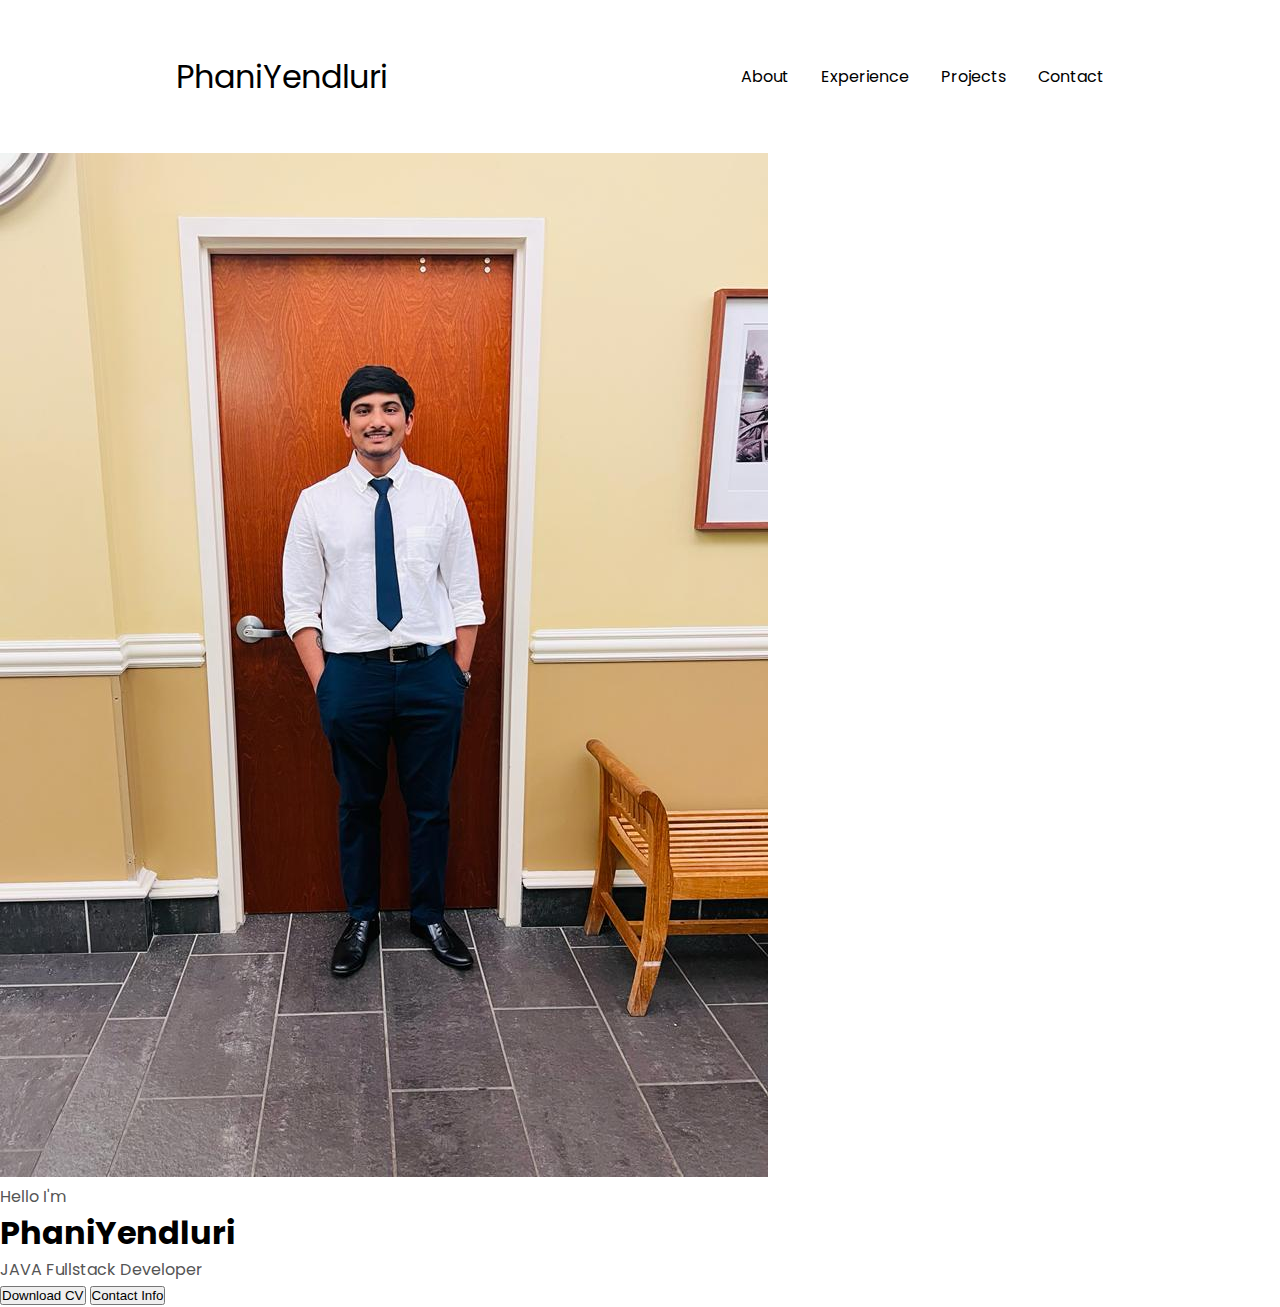
==== assets/index.html @ ed593347 "git commit -m 'Second commit'" ====
<!DOCTYPE html>
<html lang="en">
<head>
    <meta charset="UTF-8" />
    <meta http-equiv="X-UA-Compatible" content="IE=edge" />
    <meta name="viewport" content="width=device-width, initial-scale=1.0" />
    <title>My Portfolio</title>
    <link rel="stylesheet" href="style.css"/>
    <link rel="stylesheet" href="mediaquries.css" />
</head>
<body>
    <nav id="desktop-nav">
     <div class="logo">PhaniYendluri </div>
    <div>
    <ul class="nav-links">
    <li><a href="#About">About</a></li>    
    <li><a href="#Experience">Experience</a></li>    
    <li><a href="#Projects">Projects</a></li>    
    <li><a href="#Contact">Contact</a></li>    
    </ul>    
    </div>   
    </nav>
    <nav id="hamburger-nav">
    <div class="logo">PhaniYendluri</div>   
    <div class="hamburger-menu">
    <div class="hamburger-icon" onclick="toggleMenu()">
    <span></span>
    <span></span>
    <span></span>
</div>
<div class="menu-links">
    <li><a href="#About" onclick="toggleMenu()">About</a></li>    
    <li><a href="#Experience" onclick="toggleMenu()">Experience</a></li>    
    <li><a href="#Projects" onclick="toggleMenu()">Projects</a></li>    
    <li><a href="#Contact" onclick="toggleMenu()">Contact</a></li> 
</div>
</div>
</nav>
<section id="profile">
    <div class="section__pic-container">
        <img src="./linkedin_DP.jpg" alt="linkedin_DP"/>
    </div>
    <div class="section__text">
        <p class="section__text__p1">Hello I'm</p>
        <h1 class="title">PhaniYendluri</h1>
        <p class="section__text__p2">JAVA Fullstack Developer</p>
        <div class="btn-container">
            <button class="btn btn-color-2" onclick="window.open('./assets/Siva_Yendluri_Resume.pdf')"> Download CV</button>
            <button
            class="btn btn-color-1"
            onclick="location.href='./#Contact'">Contact Info</button>
        </div>
    </div>
</section>
<script src="script.js"></script>
</body>
</html>
---- assets/style.css ----
/*General*/

  @import url('https://fonts.googleapis.com/css2?family=Poppins:wght@300;400;500;600&display=swap');


*{
    margin: 0;
    padding: 0;
}
body{
    font-family: 'Poppins', sans-serif;
}
html{
    scroll-behavior: smooth;
}
p{
   color: rgb(85, 85,85); 
}
/* Transsition */
a,
.btn{
    transition: all 300ms ease;
}
/* Desktop nav */
nav,
.nav-links{
    display: flex;
}
nav{
    justify-content: space-around;
    align-items: center;
    height: 17vh;
}
.nav-links{
    gap: 2rem;
    list-style: none;
    font-style: 1.5rem;
}
a{
    color: black;
    text-decoration: none;
    text-decoration-color: white;

}
a:hover{
    color: gray;
    text-decoration: underline;
    text-underline-offset: 1rem;
    text-decoration-color: rgb(181, 181, 181);
}
.logo{
  font-size: 2rem;  
}
.logo:hover{
    cursor: default;
}
/* Hamburger-menu */
#hamburger-nav{
    display: none;
}
.hamburger-menu{
    position: relative;
    display: inline-block;
}
.hamburger-icon{
    display: flex;
    flex-direction: column;
    justify-content: space-between;
    height: 24px;
    width: 30px;
    cursor: pointer;
}

.hamburger-icon span {
    width: 100%;
    height: 2px;
    background-color:black;
    transition:all 0.3 ease-in-out;
}
.menu-links{
    position: absolute;
    top: 100%;
    right: 0;
    background-color: white;
    width: fit-content;
    max-height: 0;
    overflow: hidden;
    transition:all 0.3 ease-in-out;
}
.menu-links a{
    display: block;
    padding: 10px;
    text-align: center;
    font-size: 1.5rem;
    color: black;
    text-decoration: none;
    transition: all 0.3 ease-in-out;
    
}
.menu-links li {
    list-style: none;
}
.menu-links.open {
    max-height: 300px;
}
.hamburger-icon.open span:first-child {
    transform: rotate(45deg) translate(10px, 5px);
}
.hamburger-icon.open span:nth-child(2) {
   opacity: 0;
}
.hamburger-icon.open span:last-child {
    transform: rotate(-45deg) translate(10px, -5px);
}
.hamburger-icon span:first-child{
    transform: none;
}
.hamburger-icon span:first-child{
    opacity: 1;
}
.hamburger-icon span:first-child{
    transform: none;
}
/* Sections */
---- assets/mediaquries.css ----
@media screen and (max-width: 1200px) {
    #desktop-nav {
        display: none;
    }
    #hamburger-nav {
        display: flex;
    }
    
}
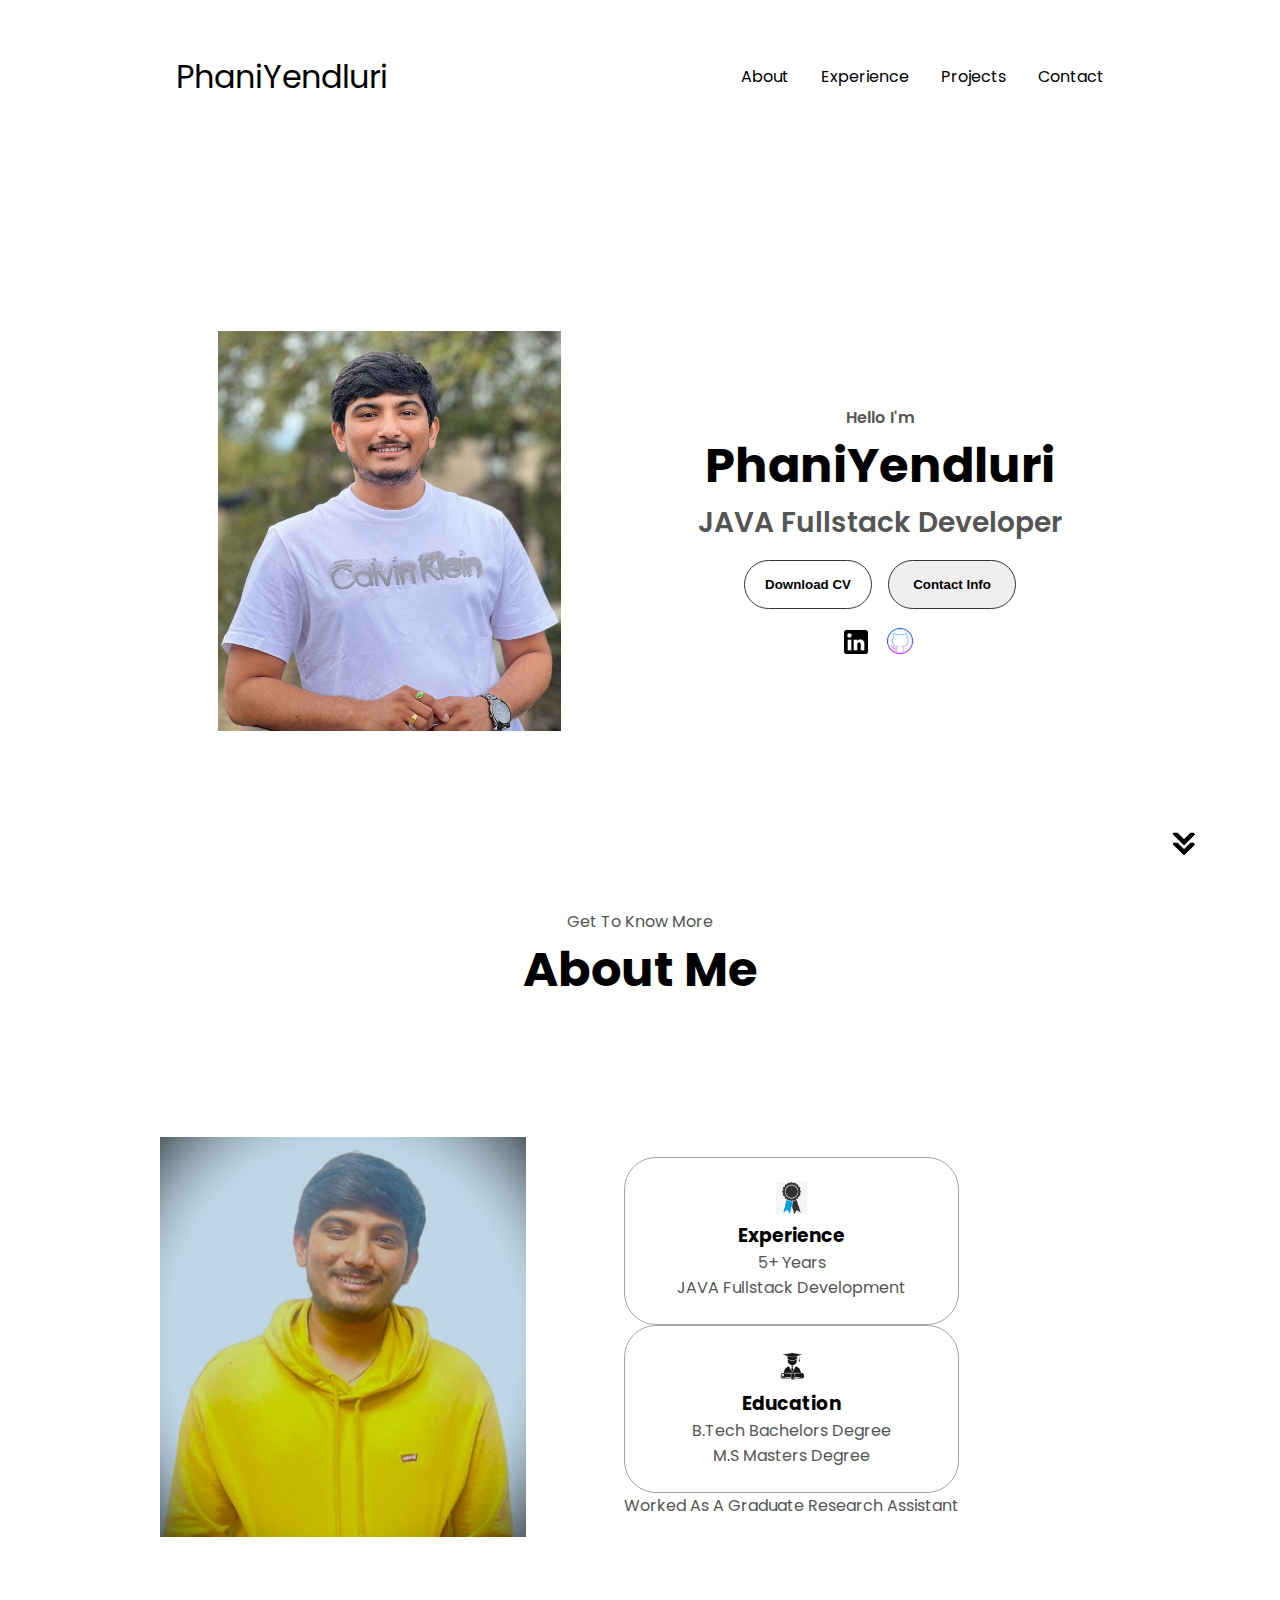
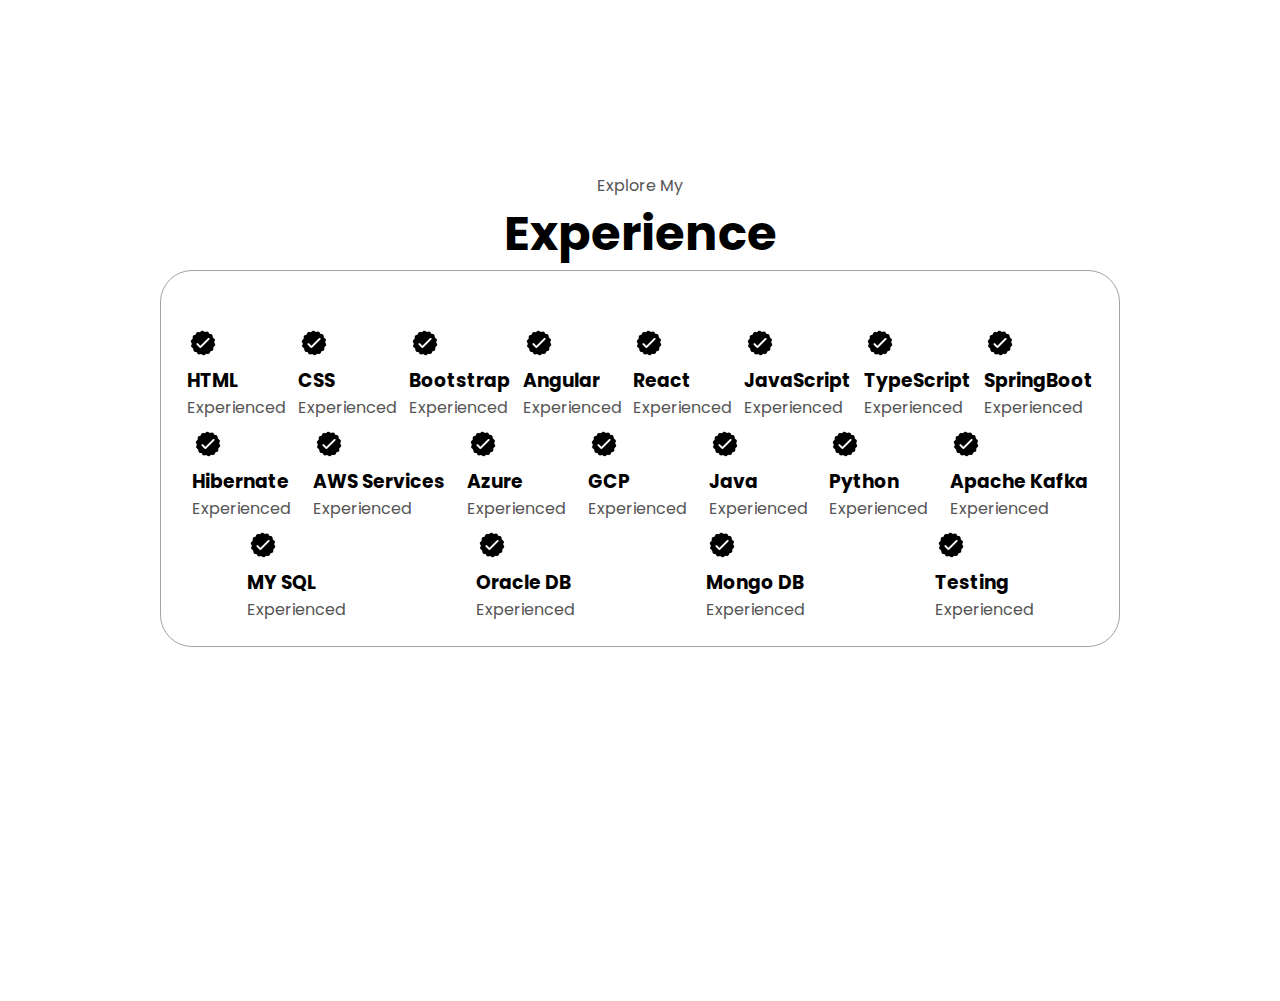
==== commit 6eeb6b54: "git commit -m second commit" ====
--- a/assets/index.html
+++ b/assets/index.html
@@ -38,17 +38,233 @@
 </nav>
 <section id="profile">
     <div class="section__pic-container">
-        <img src="./linkedin_DP.jpg" alt="linkedin_DP"/>
+        <img src="phaniYendluri.jpg" alt="phaniYendluri"/>
     </div>
     <div class="section__text">
         <p class="section__text__p1">Hello I'm</p>
         <h1 class="title">PhaniYendluri</h1>
         <p class="section__text__p2">JAVA Fullstack Developer</p>
         <div class="btn-container">
-            <button class="btn btn-color-2" onclick="window.open('./assets/Siva_Yendluri_Resume.pdf')"> Download CV</button>
+            <button class="btn btn-color-2" onclick="window.open('Siva_Yendluri_Resume.pdf')"> Download CV</button>
             <button
             class="btn btn-color-1"
             onclick="location.href='./#Contact'">Contact Info</button>
+        </div>
+        <div id="socials-container">
+            <img 
+            src="LinkedIn_logo.png"
+            alt="My LinkedIn profile"
+            class="icon"
+            id="linkedin_image"
+            onclick="location.href='https://www.linkedin.com/in/siva-y-548615285'"/>
+            <img
+            src="Git_Img.png"
+            alt="My Github Profile"
+            class="icon"
+            onclick="location.href='https://github.com/phaniyendluri'"/>
+        </div>
+    </div>
+    </div>
+</section>
+<section id="About">
+    <p class="section__text__p1">Get To Know More</p>
+    <h1 class="title">About Me</h1>
+    <div class="section-container">
+        <div class="section__pic-container">
+            <img src="AboutMe_Logo_3.jpg" alt="Profile Picture"
+            class="About-pic"/>
+        </div>
+        <div class="about-details-container">
+            <div class="about-container">
+                <div class="details-container">
+                    <img
+                    src="Experience_icon.png"
+                    alt="Experience_icon"
+                    class="icon"/>
+                    <h3>Experience</h3>
+                    <p>5+ Years <br/>JAVA Fullstack Development</p>
+                </div>
+                <div class="details-container">
+                    <img
+                    src="Education_icon.png"
+                    alt="Education_icon"
+                    class="icon"/>
+                    <h3>Education</h3>
+                    <p>B.Tech Bachelors Degree <br/>M.S Masters Degree</p> 
+                </div>
+            </div>
+            <div class="text-container">
+                <p> Worked As A Graduate Research Assistant</p>
+            </div>
+        </div>
+    </div>
+    <img src="arrow.png"
+    alt="Arrow Icon"
+    class="icon arrow"
+    onclick="location.href='./#About'"/>
+</section>
+<section id="Experience">
+    <p class="section__text__p1">Explore My</p>
+    <h1 class="title">Experience</h1>
+    <div class="Experience-details-container">
+        <div class="about-container">
+            <div class="details-container">
+                <h2 class="Experience-sub-title"></h2>
+                <div class="article-container">
+                    <article>
+                        <img src="checkmark.png" alt="Experience icon"
+                        class="icon"/>
+                        <div>
+                            <h3>HTML</h3>
+                            <p>Experienced</p>
+                        </div>
+                    </article>
+                    <article>
+                        <img src="checkmark.png" alt="Experience icon"
+                        class="icon"/>
+                        <div>
+                            <h3>CSS</h3>
+                            <p>Experienced</p>
+                        </div>
+                    </article>
+                    <article>
+                        <img src="checkmark.png" alt="Experience icon"
+                        class="icon"/>
+                        <div>
+                            <h3>Bootstrap</h3>
+                            <p>Experienced</p>
+                        </div>
+                    </article>
+                    <article>
+                        <img src="checkmark.png" alt="Experience icon"
+                        class="icon"/>
+                        <div>
+                            <h3>Angular</h3>
+                            <p>Experienced</p>
+                        </div>
+                    </article>
+                    <article>
+                        <img src="checkmark.png" alt="Experience icon"
+                        class="icon"/>
+                        <div>
+                            <h3>React</h3>
+                            <p>Experienced</p>
+                        </div>
+                    </article>
+                    <article>
+                        <img src="checkmark.png" alt="Experience icon"
+                        class="icon"/>
+                        <div>
+                            <h3>JavaScript</h3>
+                            <p>Experienced</p>
+                        </div>
+                    </article>
+                    <article>
+                        <img src="checkmark.png" alt="Experience icon"
+                        class="icon"/>
+                        <div>
+                            <h3>TypeScript</h3>
+                            <p>Experienced</p>
+                        </div>
+                    </article>
+                    <article>
+                        <img src="checkmark.png" alt="Experience icon"
+                        class="icon"/>
+                        <div>
+                            <h3>SpringBoot</h3>
+                            <p>Experienced</p>
+                        </div>
+                    </article>
+                    <article>
+                        <img src="checkmark.png" alt="Experience icon"
+                        class="icon"/>
+                        <div>
+                            <h3>Hibernate</h3>
+                            <p>Experienced</p>
+                        </div>
+                    </article>
+                    <article>
+                        <img src="checkmark.png" alt="Experience icon"
+                        class="icon"/>
+                        <div>
+                            <h3>AWS Services</h3>
+                            <p>Experienced</p>
+                        </div>
+                    </article>
+                    <article>
+                        <img src="checkmark.png" alt="Experience icon"
+                        class="icon"/>
+                        <div>
+                            <h3>Azure</h3>
+                            <p>Experienced</p>
+                        </div>
+                    </article>
+                    <article>
+                        <img src="checkmark.png" alt="Experience icon"
+                        class="icon"/>
+                        <div>
+                            <h3>GCP</h3>
+                            <p>Experienced</p>
+                        </div>
+                    </article>
+                    <article>
+                        <img src="checkmark.png" alt="Experience icon"
+                        class="icon"/>
+                        <div>
+                            <h3>Java</h3>
+                            <p>Experienced</p>
+                        </div>
+                    </article>
+                    <article>
+                        <img src="checkmark.png" alt="Experience icon"
+                        class="icon"/>
+                        <div>
+                            <h3>Python</h3>
+                            <p>Experienced</p>
+                        </div>
+                    </article>
+                    <article>
+                        <img src="checkmark.png" alt="Experience icon"
+                        class="icon"/>
+                        <div>
+                            <h3>Apache Kafka</h3>
+                            <p>Experienced</p>
+                        </div>
+                    </article>
+                    <article>
+                        <img src="checkmark.png" alt="Experience icon"
+                        class="icon"/>
+                        <div>
+                            <h3>MY SQL</h3>
+                            <p>Experienced</p>
+                        </div>
+                    </article>
+                    <article>
+                        <img src="checkmark.png" alt="Experience icon"
+                        class="icon"/>
+                        <div>
+                            <h3>Oracle DB</h3>
+                            <p>Experienced</p>
+                        </div>
+                    </article>
+                    <article>
+                        <img src="checkmark.png" alt="Experience icon"
+                        class="icon"/>
+                        <div>
+                            <h3>Mongo DB</h3>
+                            <p>Experienced</p>
+                        </div>
+                    </article>
+                    <article>
+                        <img src="checkmark.png" alt="Experience icon"
+                        class="icon"/>
+                        <div>
+                            <h3>Testing</h3>
+                            <p>Experienced</p>
+                        </div>
+                    </article>
+                </div>
+            </div>
         </div>
     </div>
 </section>
--- a/assets/style.css
+++ b/assets/style.css
@@ -122,3 +122,187 @@
     transform: none;
 }
 /* Sections */
+section{
+    padding-top: 4vh;
+    height: 96vh;
+    margin: 0 10rem;
+    box-sizing: border-box;
+    min-height: fit-content;
+}
+
+.section-container {
+    display: flex;
+}
+
+/* Profile Section */
+#profile{
+    display: flex;
+    justify-content: center;
+    gap: 5rem;
+    height: 80vh;
+}
+
+.section__pic-container{
+    display: flex;
+    height: 400px;
+    width: 400px;
+    margin: 0;
+}
+.section__text{
+    align-self: center;
+    text-align: center;
+
+}
+
+.section__text p {
+    font-weight: 600;
+}
+
+.section__text__p1 {
+    text-align: center;
+}
+
+.section__text__p2 {
+    font-size: 1.75rem;
+    margin-bottom: 1rem;
+}
+
+.title{
+    font-size: 3rem;
+    text-align: center;
+    /* padding-left: 70px; */
+}
+
+#socials-container {
+    display: flex;
+    justify-content:center;
+    margin-top: 1rem;
+    gap: 1rem;
+}
+/*Icons*/
+.icon{
+    cursor: pointer;
+    height: 2rem;
+}
+#linkedin_image{
+    height: 1.5rem;
+    padding-top: 5px;
+}
+/* Buttons */
+.btn-container {
+    display: flex;
+    justify-content: center;
+    gap: 1rem;
+}
+
+.btn {
+    font-weight: 600;
+    transition: all 300ms ease;
+    padding: 1rem;
+    width: 8rem;
+    border-radius: 2rem;
+}
+
+.btn-color-1, 
+.btn-color-2 {
+    border: rgb(53, 53, 53) 0.1rem solid;
+
+}
+
+.btn-color-1:hover,
+.btn-color-2:hover {
+    background: rgb(53, 53, 53);
+    color:white
+}
+
+.btn-color-1:hover {
+    background:rgb(0,0,0);
+}
+.btn-color-2 {
+    background:none ;
+}
+
+.btn-color-2:hover{
+    border: rgb(255,255,255) 0.1rem solid;
+}
+
+.btn-container {
+    gap: 1rem;
+}
+
+/* About Section */
+
+#about {
+    position: relative;
+}
+.about-containers {
+    gap: 2rem;
+    margin-bottom: 2rem;
+    margin-top: 2rem;
+}
+
+.about-details-container {
+    justify-content: center;
+    flex-direction: column;
+}
+.about-containers, .about-details-container {
+    display: flex;
+}
+.about.pic{
+    border-radius: 2rem;
+}
+.arrow {
+    position: absolute;
+    right: 5rem;
+    bottom: 2.5rem;
+}
+.details-container {
+    padding: 1.5rem;
+    flex: 1;
+    background:white;
+    border-radius: 2rem;
+    border: rgb(53, 53, 53) 0.1rem solid;
+    border-color: rgb(163, 163, 163);
+    text-align: center;
+}
+
+.section-container {
+    gap: 4rem;
+    height: 80%;
+}
+.section__pic-container {
+    height: 400px;
+    width: 400px;
+    margin: auto 0;
+}
+/* Experience Section */
+#Experience{
+    position: relative;
+}
+.Experience-sub-title{
+    color: rgb(85,85,85);
+    font-weight: 600;
+    font-size: 1.75rem;
+    margin-bottom: 2rem;
+}
+.Experience-details-container {
+    display: flex;
+    justify-content: center;
+    flex-direction: column;
+}
+
+.article-container {
+    display: flex;
+    text-align: initial;
+    flex-wrap: wrap;
+    flex-direction: row;
+    gap: 2.5rem;
+    justify-content: space-around;
+    gap:0.5rem;
+}
+
+article .icon {
+    cursor: default;
+}
+
+
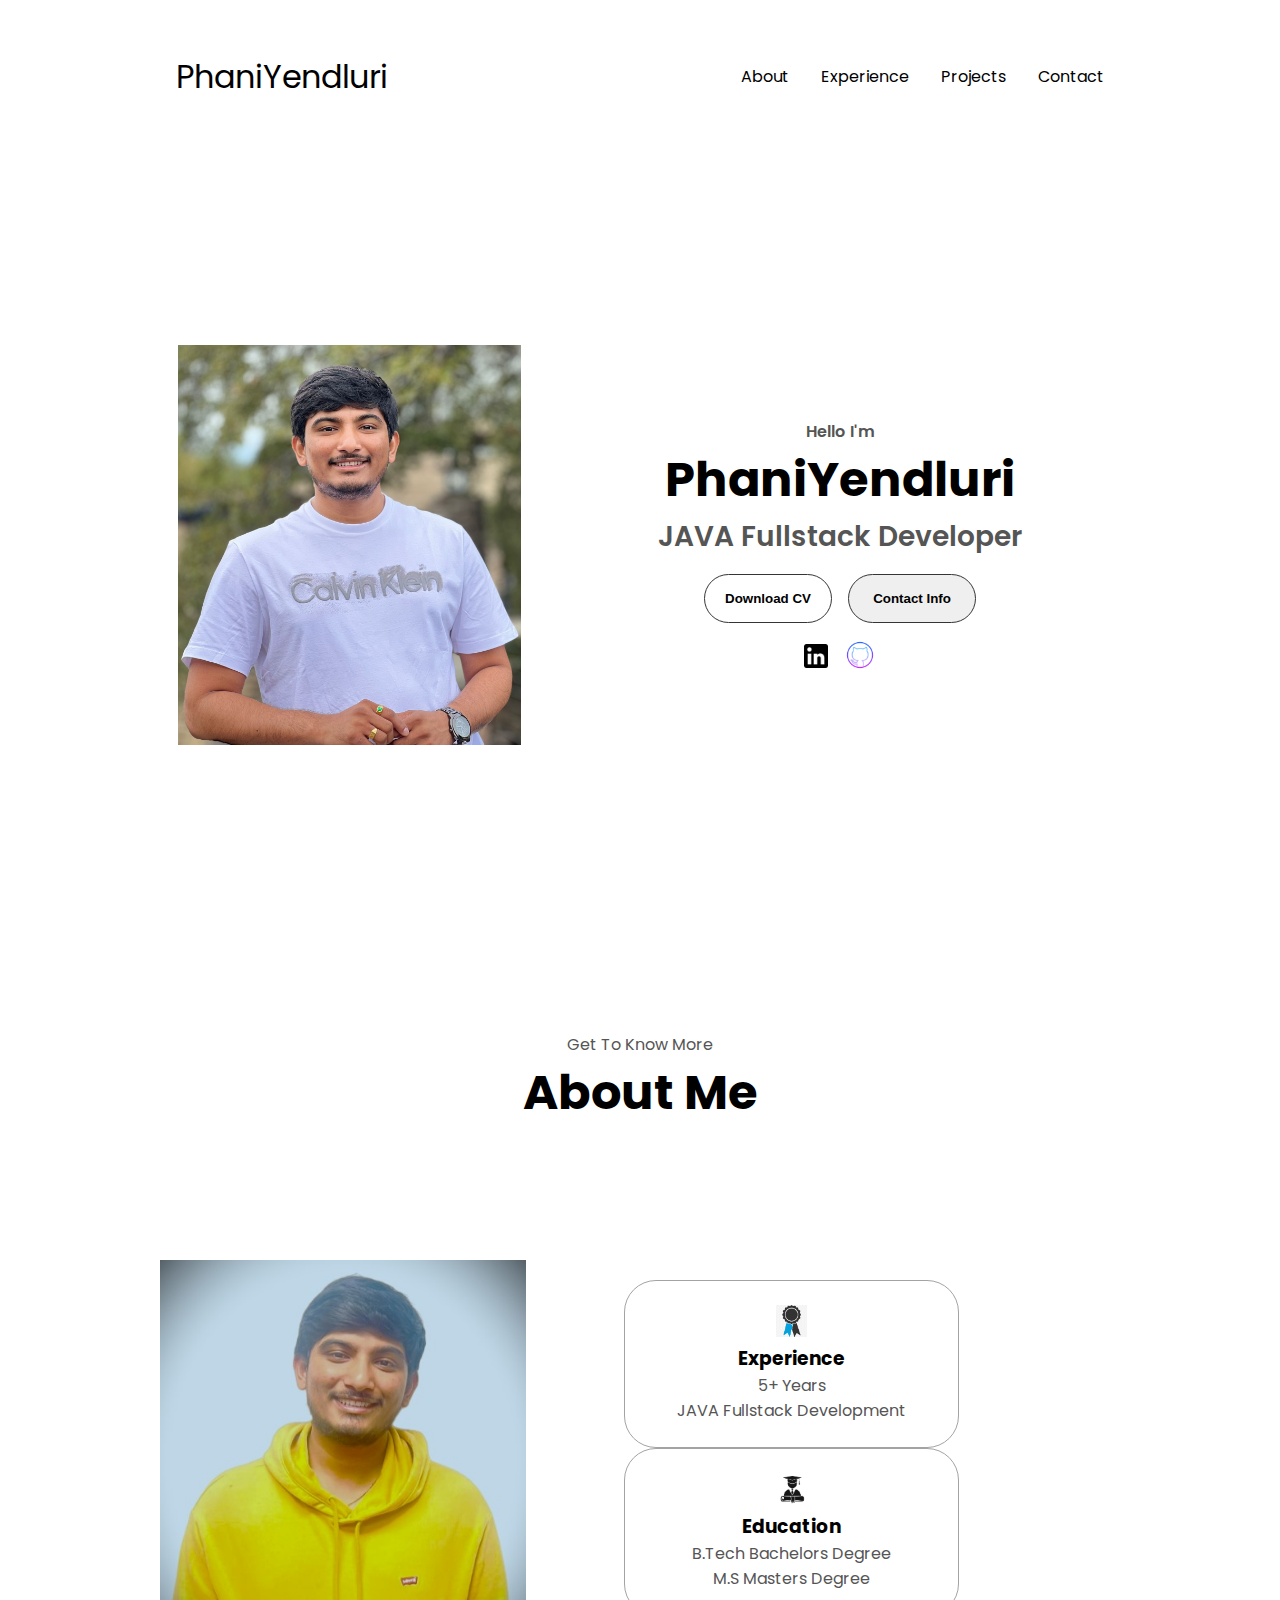
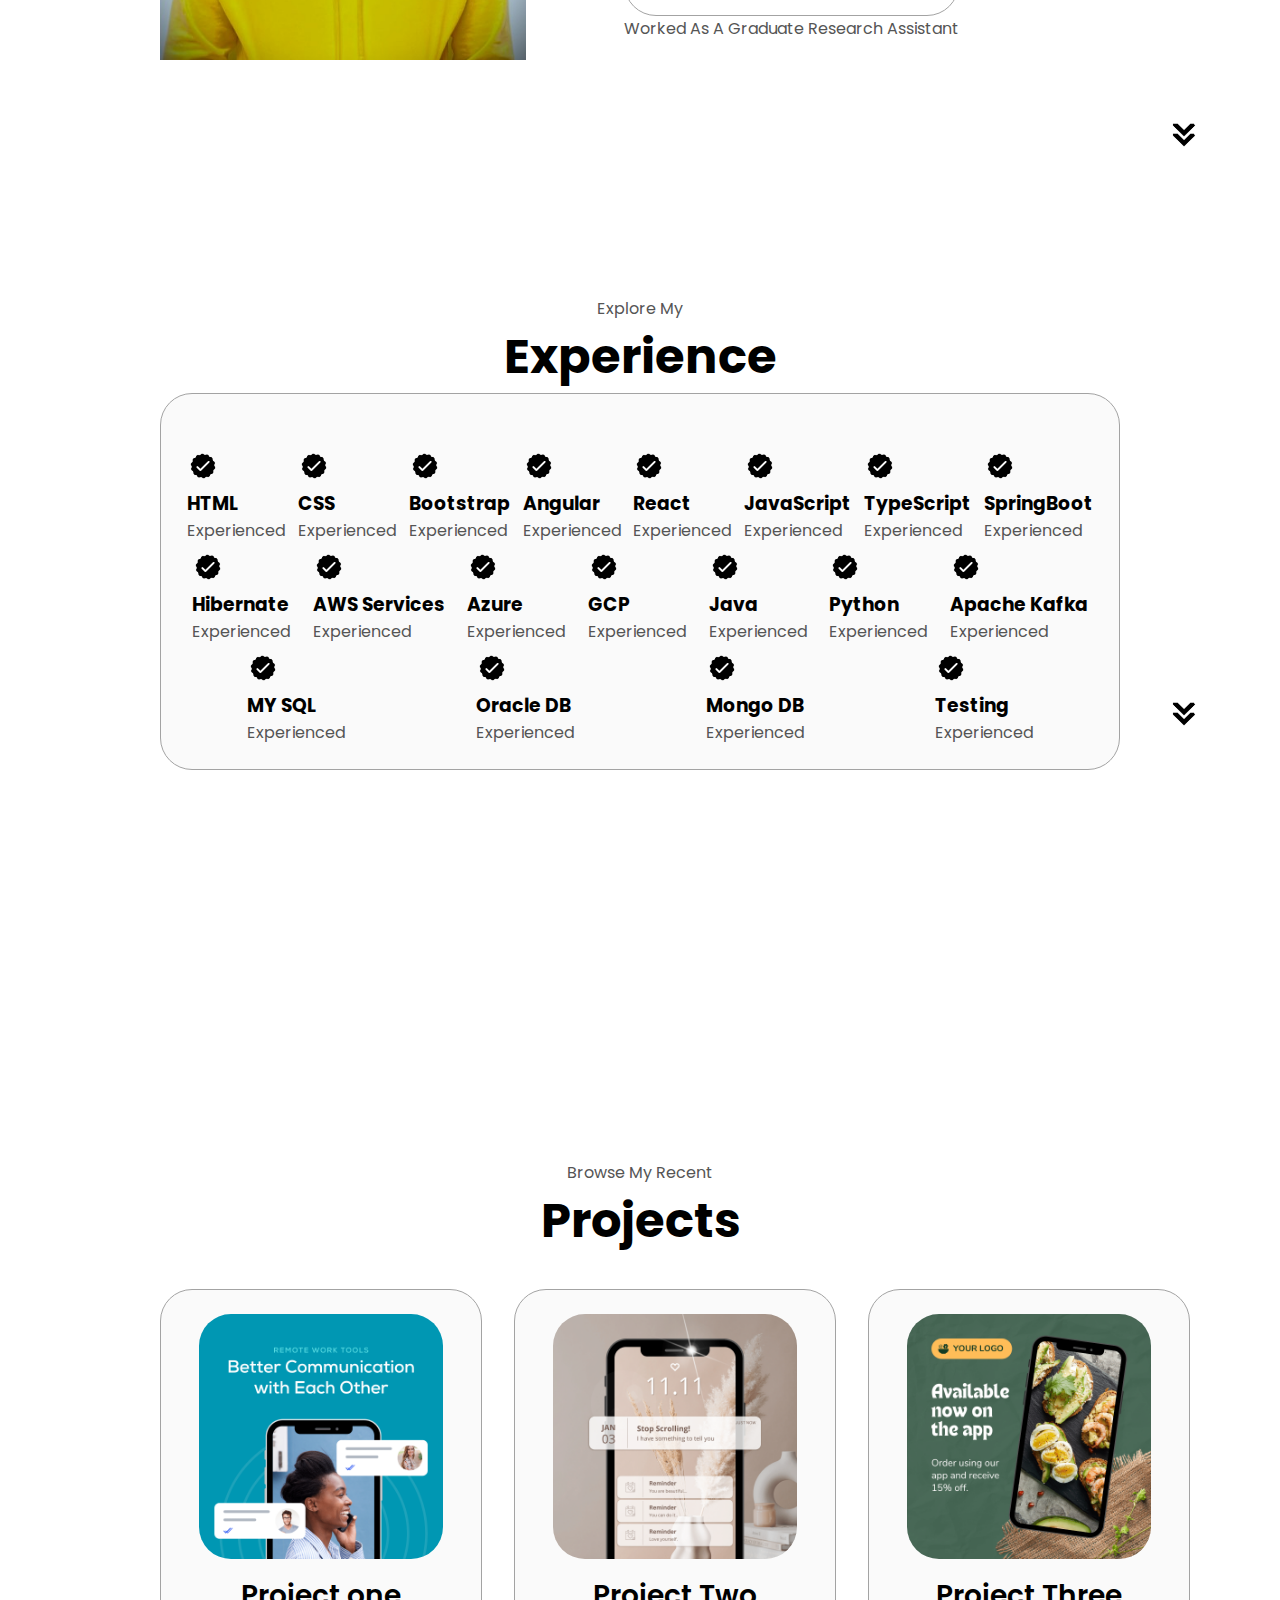
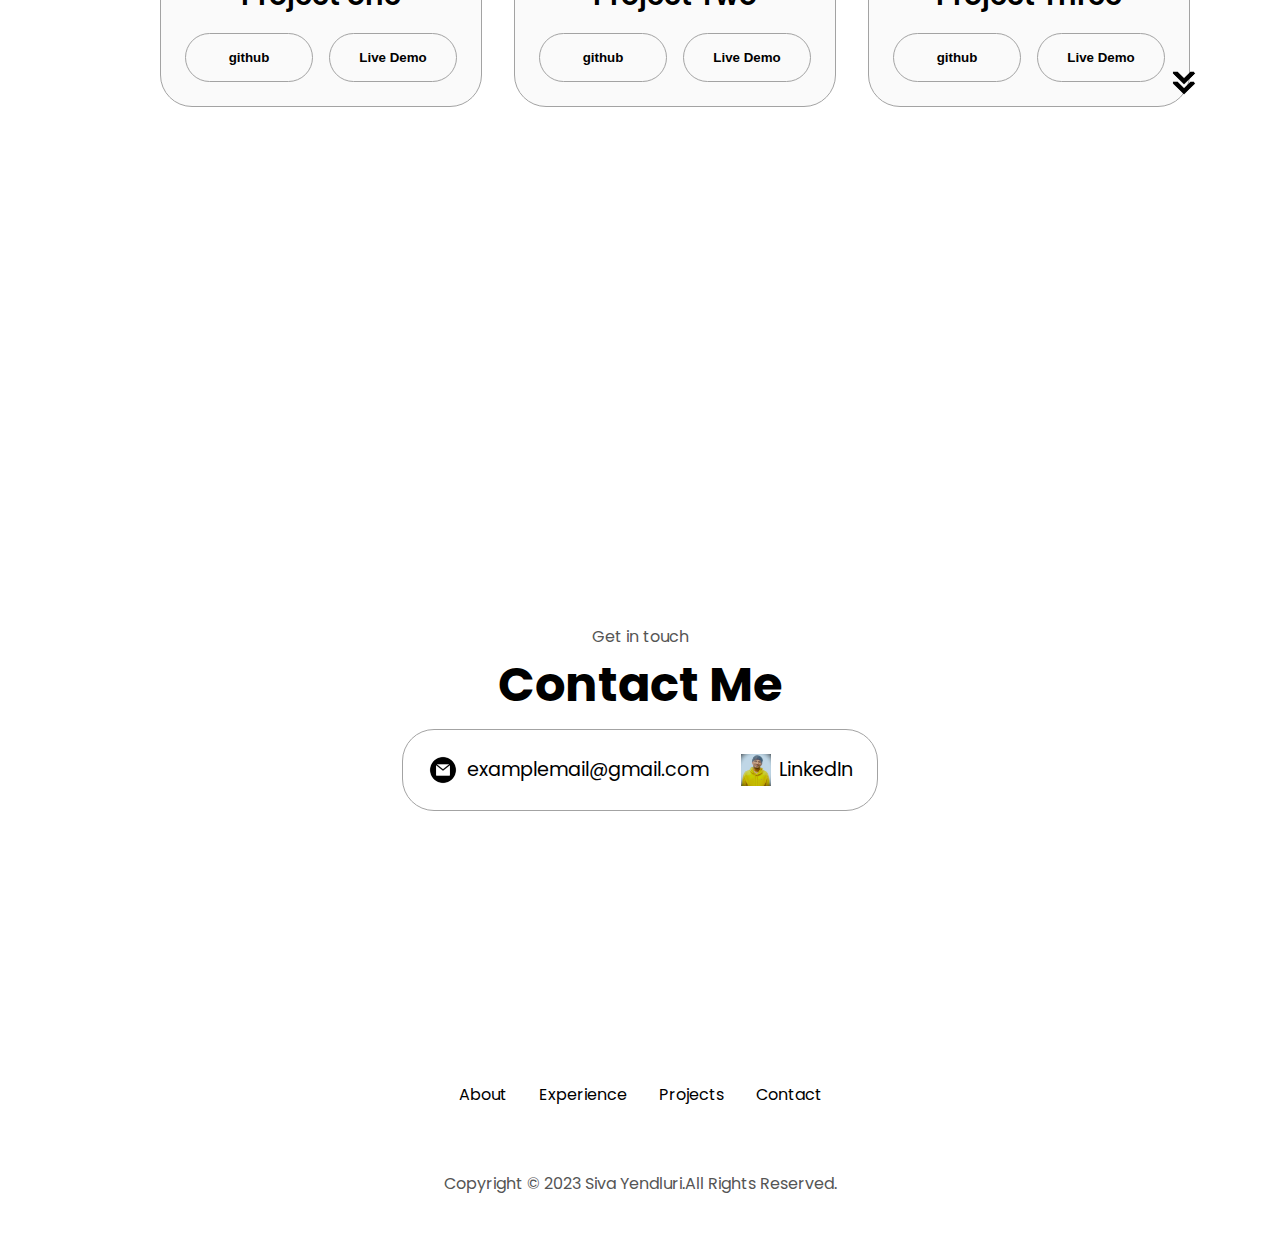
==== commit f23a782d: "git commit -m Third commit;" ====
--- a/assets/index.html
+++ b/assets/index.html
@@ -65,6 +65,12 @@
         </div>
     </div>
     </div>
+    <div id="content1">
+        <img src="arrow.png"
+        alt="Arrow Icon"
+        class="icon arrow"
+        onclick="location.href='./#About'"/>
+    </div>
 </section>
 <section id="About">
     <p class="section__text__p1">Get To Know More</p>
@@ -98,20 +104,23 @@
             </div>
         </div>
     </div>
-    <img src="arrow.png"
-    alt="Arrow Icon"
-    class="icon arrow"
-    onclick="location.href='./#About'"/>
+    <div id="content">
+        <img src="arrow.png"
+        alt="Arrow Icon"
+        class="icon arrow"
+        onclick="location.href='./#Experience'"/>
+    </div>
 </section>
 <section id="Experience">
     <p class="section__text__p1">Explore My</p>
     <h1 class="title">Experience</h1>
     <div class="Experience-details-container">
-        <div class="about-container">
-            <div class="details-container">
-                <h2 class="Experience-sub-title"></h2>
+        <!-- <div class="about-containers"> -->
+        <div class="about-container"> 
+            <div class="details-container color-container">
+              <h2 class="Experience-sub-title"></h2>
                 <div class="article-container">
-                    <article>
+                     <article> 
                         <img src="checkmark.png" alt="Experience icon"
                         class="icon"/>
                         <div>
@@ -267,7 +276,130 @@
             </div>
         </div>
     </div>
+    <div id="content">
+        <img src="arrow.png"
+        alt="Arrow Icon"
+        class="icon arrow"
+        onclick="location.href='./#Projects'"/>
+    </div>
 </section>
+<section id="Projects">
+    <p class="section__text__p1"> Browse My Recent</p>
+    <h1 class="title">Projects</h1>
+    <div class="Experience-details-container">
+        <div class="about-containers">
+        <div class="details-container color-container">
+            <div class="article-container">
+                <img
+                src="project-1.png"
+                alt="project 1"
+                class="project-img"/>
+            </div>
+            <h2 class="Experience-sub-title project-title">Project one</h2>
+            <div class="btn-container">
+                <button
+                class="btn btn-color-2 project-btn"
+                onclick="location.href='https://github.com/phaniyendluri'">
+            github
+        </button>
+        <button
+                class="btn btn-color-2 project-btn"
+                onclick="location.href='https://github.com/phaniyendluri'">
+            Live Demo
+        </button>
+        </div>
+    </div>
+        <div class="details-container color-container">
+            <div class="article-container">
+                <img
+                src="project-2.png"
+                alt="project 2"
+                class="project-img"/>
+            </div>
+            <h2 class="Experience-sub-title project-title">Project Two</h2>
+            <div class="btn-container">
+                <button
+                class="btn btn-color-2 project-btn"
+                onclick="location.href='https://github.com/phaniyendluri'">
+            github
+        </button>
+        <button
+                class="btn btn-color-2 project-btn"
+                onclick="location.href='https://github.com/phaniyendluri'">
+            Live Demo
+        </button>
+        </div>
+    </div>
+        <div class="details-container color-container">
+            <div class="article-container">
+                <img
+                src="project-3.png"
+                alt="project 3"
+                class="project-img"/>
+            </div>
+            <h2 class="Experience-sub-title project-title">Project Three</h2>
+            <div class="btn-container">
+                <button
+                class="btn btn-color-2 project-btn"
+                onclick="location.href='https://github.com/phaniyendluri'">
+            github
+        </button>
+        <button
+                class="btn btn-color-2 project-btn"
+                onclick="location.href='https://github.com/phaniyendluri'">
+            Live Demo
+        </button>
+        </div>
+    </div>
+</div>
+</div>
+<div id="content"> 
+        <img src="arrow.png"
+        alt="Arrow Icon"
+        class="icon arrow"
+        onclick="location.href='./#Projects'"/>
+    </div>
+</section>
+<section id="Contact">
+
+<p class="section__text__p1">Get in touch</p>
+<h1 class="title">Contact Me</h1>
+<div class="Contact-info-upper-container">
+<div class="Contact-info-container">
+    <img
+    src="email.png"
+    alt="Email icon"
+    class="icon Contact-icon"/>
+    <p><a href="mailto:sivayendluri17@gmail.com">examplemail@gmail.com</a></p>
+</div>
+<div class="Contact-info-container">
+    <img
+    src="AboutMe_Logo_3.jpg"
+    alt="LinkedIn icon"
+    class="icon Contact-icon"/>
+    <p><a href="https://www.linkedin.com/in/siva-y-548615285">LinkedIn</a></p>
+</div>
+</div>
+ <!-- <div id="content">
+    <img src="arrow.png"
+    alt="Arrow Icon"
+    class="icon arrow"
+    onclick="location.href='./#Contact'"/>
+</div>  -->
+</section>
+<footer>
+    <nav>
+        <div class="nav-links-container">
+            <ul class="nav-links">
+                <li><a href="#About">About</a></li>    
+                <li><a href="#Experience">Experience</a></li>    
+                <li><a href="#Projects">Projects</a></li>    
+                <li><a href="#Contact">Contact</a></li>    
+                </ul>  
+        </div>
+    </nav>
+    <p> Copyright &#169; 2023 Siva Yendluri.All Rights Reserved.</p>
+</footer>
 <script src="script.js"></script>
 </body>
 </html>--- a/assets/style.css
+++ b/assets/style.css
@@ -230,6 +230,13 @@
     gap: 1rem;
 }
 
+#content {
+    position: relative;
+}
+#content1 {
+    position: relative;
+}
+
 /* About Section */
 
 #about {
@@ -251,9 +258,14 @@
 .about.pic{
     border-radius: 2rem;
 }
-.arrow {
+#content img {
     position: absolute;
-    right: 5rem;
+    right: -5rem;
+    bottom: 2.5rem;
+}
+#content1 img {
+    position: absolute;
+    right: -14rem;
     bottom: 2.5rem;
 }
 .details-container {
@@ -304,5 +316,70 @@
 article .icon {
     cursor: default;
 }
-
-
+#Projects {
+    position: relative;
+}
+.color-container {
+    border-color: rgb(163, 163, 163);
+    background: rgb(250,250,250);
+}
+.project-img {
+  border-radius: 2rem;
+  width: 90%;
+  height: 90%;  
+}
+.project-title {
+    margin: 1rem;
+    color:black;
+}
+.project-btn {
+    color: black;
+    border-color: rgb(163, 163, 163);
+}
+
+/* Contact */
+
+#Contact {
+    display: flex;
+    justify-content: center;
+    flex-direction: column;
+    height: 70vh;
+}
+
+.Contact-info-upper-container {
+    display: flex;
+    justify-content: center;
+    border-radius: 2rem;
+    border: rgb(53, 53, 53) 0.1rem solid;
+    border-color: rgb(163, 163, 163);
+    background: (250,250,250);
+    margin: 0.5rem auto;
+    padding: 0.5rem;
+}
+.Contact-info-container {
+    display: flex;
+    align-items: center;
+    justify-content: center;
+    gap: 0.5rem;
+    margin: 1rem;
+}
+.Contact-info-container p {
+    font-size: larger;
+}
+.Contact-icon {
+    cursor: default;
+}
+.email-icon {
+    height: 2.5rem;
+}
+
+/* Footer */
+
+footer {
+    height: 26vh;
+    margin: 0 1rem;
+}
+footer p {
+    text-align: center;
+}
+
--- a/assets/mediaquries.css
+++ b/assets/mediaquries.css
@@ -1,3 +1,13 @@
+@media screen and (max-width: 1400px) {
+    #profile {
+        height: 83vh;
+        margin-bottom: 6rem;
+    }
+    .about-container {
+        flex-wrap: wrap;
+    }
+    
+}
 @media screen and (max-width: 1200px) {
     #desktop-nav {
         display: none;
@@ -5,5 +15,81 @@
     #hamburger-nav {
         display: flex;
     }
+    #Experience,.Experience-details-container {
+        margin-top: 2rem;
+    }
+    #profile,
+    .section-container {
+        display: block;
+    }
+    .arrow {
+        display: none;
+    }
+    section,
+    .section-container {
+        height: fit-content;
+    }
+    section {
+        margin: 0 5%;
+    }
+    .section-pic-container {
+        width: 275px;
+        height: 275px;
+        margin: 0 auto 2rem;
+    }
+    .about-containers {
+        margin-top: 0;
+    }
+}
+    @media screen and (max-width: 600px) {
+        #contact, footer {
+            height: 40vh;
+        }
+        #profile {
+            height: 83vh;
+            margin-bottom: 0;
+        }
+      article {
+        font-size: 1rem;
+      }  
+      footer nav {
+        height: fit-content;
+        margin-bottom: 2rem;
+      }
+      .about-containers, .contact-info-upper-container, btn-container {
+        flex-wrap: wrap;
+      }
+      .contact-info-container {
+        margin: 0;
+      }
+      .contact-info-container p, .nav-links li a{
+        font-size: 1rem;
+      }
+      .experience-sub-title{
+        font-size: 1.25rem;
+      }
+      .logo {
+        font-size: 1.5rem;
+      }
+      .nav-links {
+        flex-direction: column;
+        gap:0.5rem;
+        text-align: center;
+      }
+      .section__pic-container {
+        width: auto;
+        height: 46vw;
+        justify-content: center;
+      }
+      .section__text__p2 {
+        font-size: 1.25rem;
+      }
+      .title {
+        font-size: 2rem;
+      }
+      .text-container {
+        text-align: justify;
+      }
+}
     
-}+
